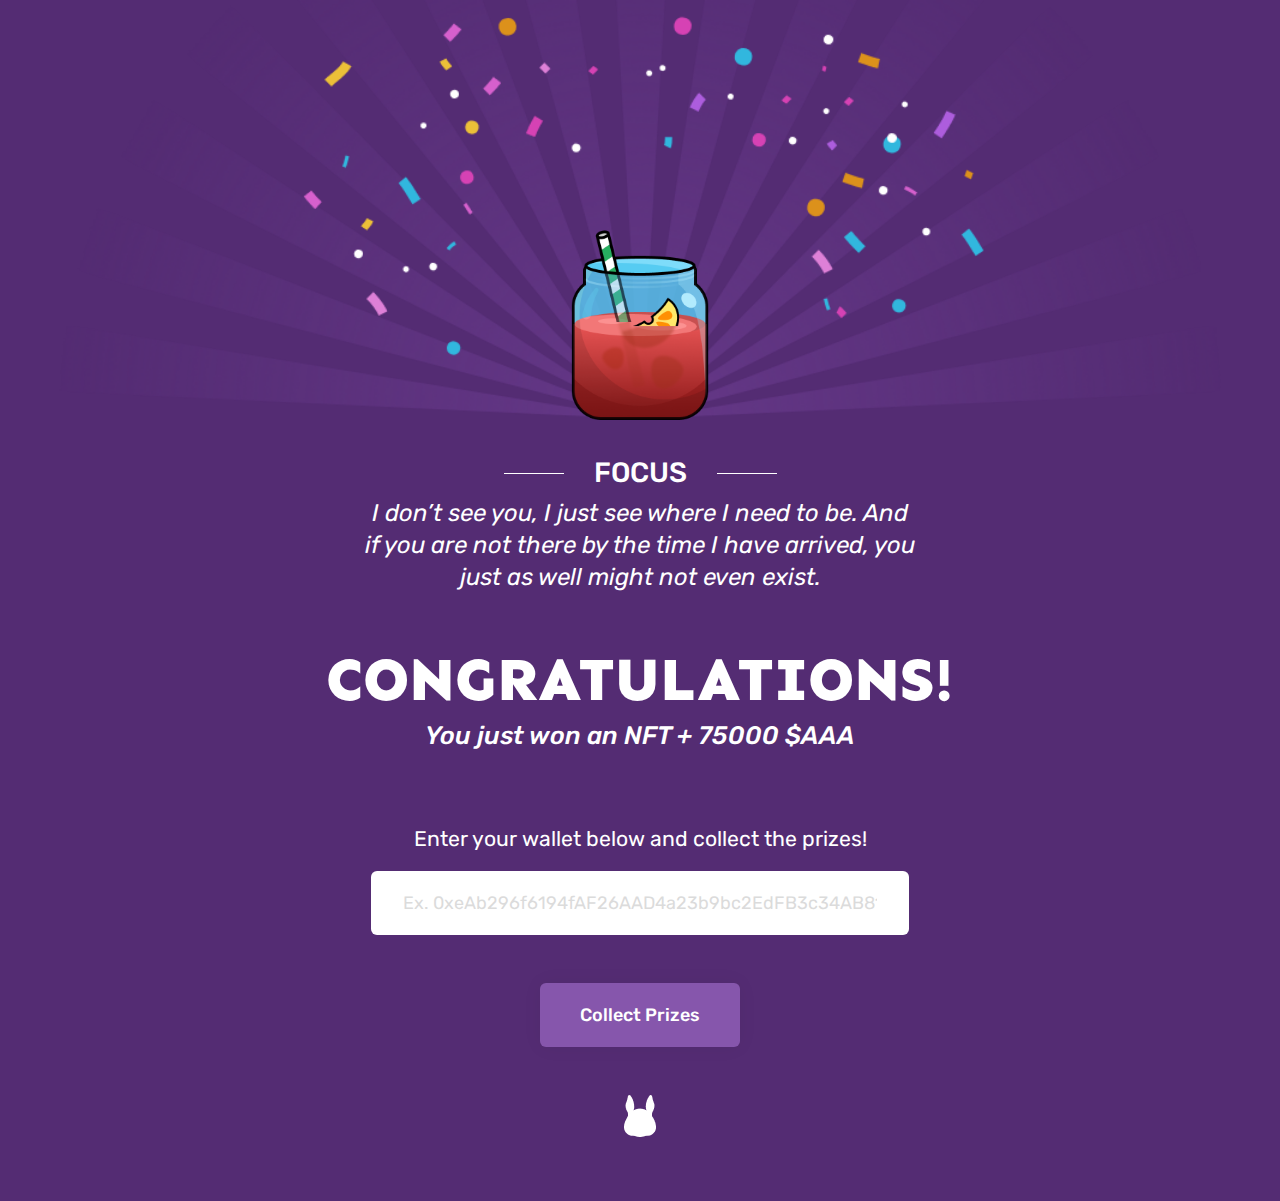
==== index.html @ 6e360fe4 "main" ====
<!DOCTYPE html>
<html lang="en">
<head>
    <meta charset="UTF-8">
    <meta http-equiv="X-UA-Compatible" content="IE=edge">
    <meta name="viewport" content="width=device-width, initial-scale=1.0">
    <link rel="stylesheet" href="./assets/style.css">
    <title>Congratulations</title>
</head>
<body class="bg-purple">
    <main class="">
        <section class="congratulations__section">
            <div class="congratulations">
                <div class="congratulations__top-photo">
                    <img class="congratulations__photo" src="./assets/image.png" alt="">
                    <div class="congratulations__prize">
                        <img class="congratulations__prize-photo" src="./assets/cocktail-glass-red.png" alt="">
                    </div>
                </div>
                <div class="congratulations__content">
                    <div class="congratulations__underphoto-wrapper">
                        <div class="congratulations__underphoto">
                            <h3 class="congratulations__underphoto-subtitle">
                                FOCUS
                            </h3>
                            <p class="congratulations__underphoto-paragraph">
                                I don’t see you, I just see where I need to be. And if you are not there by the time I have arrived, you just as well might not even exist.
                            </p>
                        </div>
                    </div>
                    <div class="congratulations__inner">
                        <h1 class="congratulations__title">
                            Congratulations!
                        </h1>
                        <h2 class="congratulations__subtitle">
                            You just won an NFT + 75000 $AAA
                        </h2>
    
                        <form class="congratulations__form">
                            <h3 class="congratulations__form-title">
                                Enter your wallet below and collect the prizes!
                            </h3>
                            <div class="congratulations__input-wrap">
                                <input class="congratulations__input" type="text" name="wallet" placeholder="Ex. 0xeAb296f6194fAF26AAD4a23b9bc2EdFB3c34AB81"id="" >
                            </div>
                            <div class="congratulations__input-submit-wrap">
                                <input class="congratulations__input-submit" type="submit" value="Collect Prizes">
                            </div>
                            
                        </form>
                    </div>

                </div>
                
            </div>
        </section>
        
    </main>
    <footer>
        <div class="footer">
            <img src="./assets/logomark.png" alt="">
        </div>
    </footer>
</body>
</html>
---- assets/style.css ----
@import url('https://fonts.googleapis.com/css2?family=Sen:wght@800&display=swap');
@import url('https://fonts.googleapis.com/css2?family=Rubik:ital,wght@0,400;0,500;1,400;1,500&display=swap');


body{
    display: flex;
    flex-direction:column;
    min-height: 100vh;
}
main{
    flex: 1 0 auto;
}
footer{
    flex: 0 0 auto;
}
*{
    margin: 0;
    padding: 0;
}
div:empty,h1:empty,h2:empty,h3:empty,h4:empty,h5:empty,p:empty{
    display: none;
}
.bg-purple{
    background-color: #542C73;
    color: #fff;
}
.congratulations__top-photo{
    display: flex;
    align-items: flex-end;
    justify-content: center;
    width: 1200px;
    max-width:100%;
    margin: 0 auto;
    margin-bottom: 37px;;
    min-height: 420px;
    position: relative;
}
.congratulations__photo{
    position:absolute;
    z-index: -1;
    top: 0;left: 0;
    width: 100%;
    height:100%;
    background-size: 1200px auto;
    object-fit: cover;
}
.congratulations__title{
    font-family: Sen;
    font-style: normal;
    font-weight: 800;
    font-size: calc(56px + 8 * (100vw / 1960));
    line-height: 72px;
    text-transform: uppercase;
}
.congratulations__subtitle{
    margin-top:4px;
    font-family: Rubik;
    font-style: italic;
    font-weight: 500;
    font-size: calc(20px + 8 * (100vw / 1960));
    line-height: 32px;
}
.congratulations__inner{
    margin-top:50px;
    text-align: center;
    box-sizing: border-box;
}

.congratulations__input{
    -webkit-appearance: none;
    -moz-appearance:none;
    appearance: none;
    border: none;
    font-family: Rubik;
    font-style: normal;
    font-weight: normal;
    font-size: 18px;
    line-height: 32px;
    max-width: 100%;
    width: 538px;
    box-sizing: border-box;
    padding: 16px 32px;
    border-radius: 6px;
    outline: none;
}
.congratulations__input::placeholder{
    font-family: Rubik;
    font-style: normal;
    font-weight: normal;
    font-size: 18px;
    line-height: 32px;
    text-align: center;
    color: #A6A6A6;
    opacity: 0.4;
}
.congratulations__form-title{
    font-family: Rubik;
    font-style: normal;
    font-weight: normal;
    font-size: calc(16px + 8 * (100vw / 1960));;
    line-height: 32px;
}
.congratulations__form, .congratulations__content{
    margin-top:72px;
}
.congratulations__content{
    width: 800px;
    max-width:100%;
    margin: 0 auto;
    padding: 0 20px;
    box-sizing: border-box;
}
.congratulations__input-wrap{
    margin-top:16px;
}
.congratulations__btn-wrap{
    margin-top: 32px;
}
.congratulations__input-submit-wrap{
    margin-top:48px;
}
.congratulations__input-submit,.congratulations__btn{
    -webkit-appearance: none;
    -moz-appearance:none;
    appearance: none;
    border:none;
    background: #8656AC;
    box-shadow: 0px 0px 20px rgba(0, 0, 0, 0.05);
    border-radius: 6px;
    padding: 16px 40px;
    font-family: Rubik;
    font-style: normal;
    color: #fff;
    font-weight: 500;
    font-size: 18px;
    line-height: 32px;
    cursor: pointer;
    text-decoration: none;
    display: inline-block;
}
.congratulations__input-submit:hover , .congratulations__btn:hover{
    background: #a63aff;
}
.congratulations__prize{
    display: flex;
    justify-content:center;
    margin-bottom: -37px;
}
.congratulations__prize{
    position: relative;
    width: 256px;
    height: 256px;
}
.congratulations__prize-photo{
    position: absolute;
    width: 100%; height: 100%;
    object-fit: contain;
}
.congratulations__underphoto{
    width: 550px;
    max-width:100%;
    margin: 0 auto;
    text-align: center;
    box-sizing: border-box;
}
.congratulations__underphoto-subtitle{
    position: relative;
    font-family: Rubik;
    font-style: normal;
    font-weight: 500;
    font-size: 28px;
    line-height: 32px;
    white-space: nowrap;
}
.congratulations__underphoto-subtitle:before, .congratulations__underphoto-subtitle:after{
    content: "";
    width: 60px;
    border-bottom: 1px solid #fff;
    display:inline-block;
    transform: translateY(-8px);
}
.congratulations__underphoto-subtitle:before{
    margin-right: 24px;
}
.congratulations__underphoto-subtitle:after{
    margin-left:24px;
}
.congratulations__underphoto-paragraph{
    font-family: Rubik;
    font-style: italic;
    font-weight: normal;
    font-size: 24px;
    line-height: 32px;
    margin-top:8px;
}
.footer{
    display:flex;
    justify-content:center;
    padding-bottom: 64px;
    padding-top:48px;
}

@media screen and (max-width: 786px) {
    .congratulations__title{
        font-size:calc(47px + 8 * (100vw / 1960));
    }
    .congratulations__subtitle{
        font-size:calc(18px + 8 * (100vw / 1960));
    }
    .congratulations__top-photo{
        /* min-height: 300px; */
    }
}

@media screen and (max-width: 550px) {
    .congratulations__title{
        font-size:calc(32px + 8 * (100vw / 1960));
    }
}
@media screen and (max-width: 400px) {
    .congratulations__title{
        font-size:26px;
    }
}
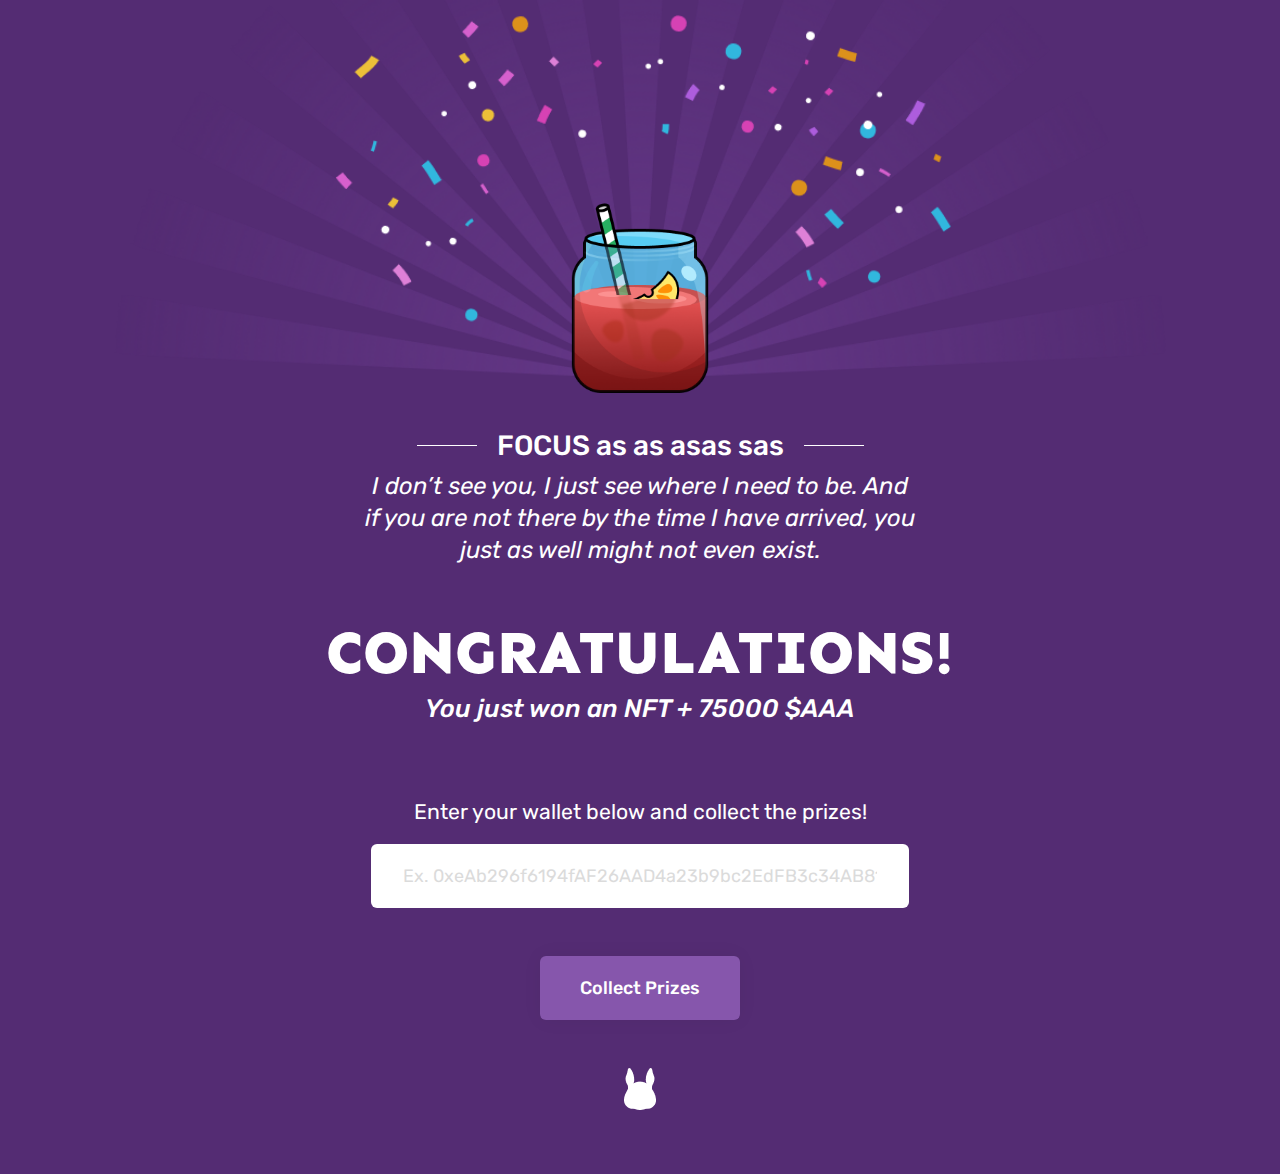
==== commit 2cb2ebe2: "title corrected" ====
--- a/index.html
+++ b/index.html
@@ -20,9 +20,18 @@
                 <div class="congratulations__content">
                     <div class="congratulations__underphoto-wrapper">
                         <div class="congratulations__underphoto">
-                            <h3 class="congratulations__underphoto-subtitle">
-                                FOCUS
-                            </h3>
+                            <div class="congratulations__underphoto-subtitle-wrapper">
+                                <span class="title-border">
+
+                                </span>
+                                <h3 class="congratulations__underphoto-subtitle">
+                                    FOCUS as as asas  sas
+                                </h3>
+                                <span class="title-border">
+                                    
+                                </span>
+                            </div>
+                            
                             <p class="congratulations__underphoto-paragraph">
                                 I don’t see you, I just see where I need to be. And if you are not there by the time I have arrived, you just as well might not even exist.
                             </p>
--- a/assets/style.css
+++ b/assets/style.css
@@ -31,8 +31,8 @@
     width: 1200px;
     max-width:100%;
     margin: 0 auto;
-    margin-bottom: 37px;;
-    min-height: 420px;
+    margin-bottom: 50px;
+    min-height: 380px;
     position: relative;
 }
 .congratulations__photo{
@@ -144,7 +144,7 @@
 .congratulations__prize{
     display: flex;
     justify-content:center;
-    margin-bottom: -37px;
+    margin-bottom: -50px;
 }
 .congratulations__prize{
     position: relative;
@@ -155,6 +155,9 @@
     position: absolute;
     width: 100%; height: 100%;
     object-fit: contain;
+}
+.congratulations__prize-photo.empty{
+    filter: grayscale(100%);
 }
 .congratulations__underphoto{
     width: 550px;
@@ -170,14 +173,19 @@
     font-weight: 500;
     font-size: 28px;
     line-height: 32px;
-    white-space: nowrap;
-}
-.congratulations__underphoto-subtitle:before, .congratulations__underphoto-subtitle:after{
-    content: "";
-    width: 60px;
+    display:inline-block;
+}
+.title-border{
+    width: 60px; 
     border-bottom: 1px solid #fff;
     display:inline-block;
-    transform: translateY(-8px);
+    transform:translateY(-50%);
+}
+.congratulations__underphoto-subtitle-wrapper{
+    width: 100%;
+    display:flex;
+    justify-content:center;
+    column-gap: 20px;
 }
 .congratulations__underphoto-subtitle:before{
     margin-right: 24px;
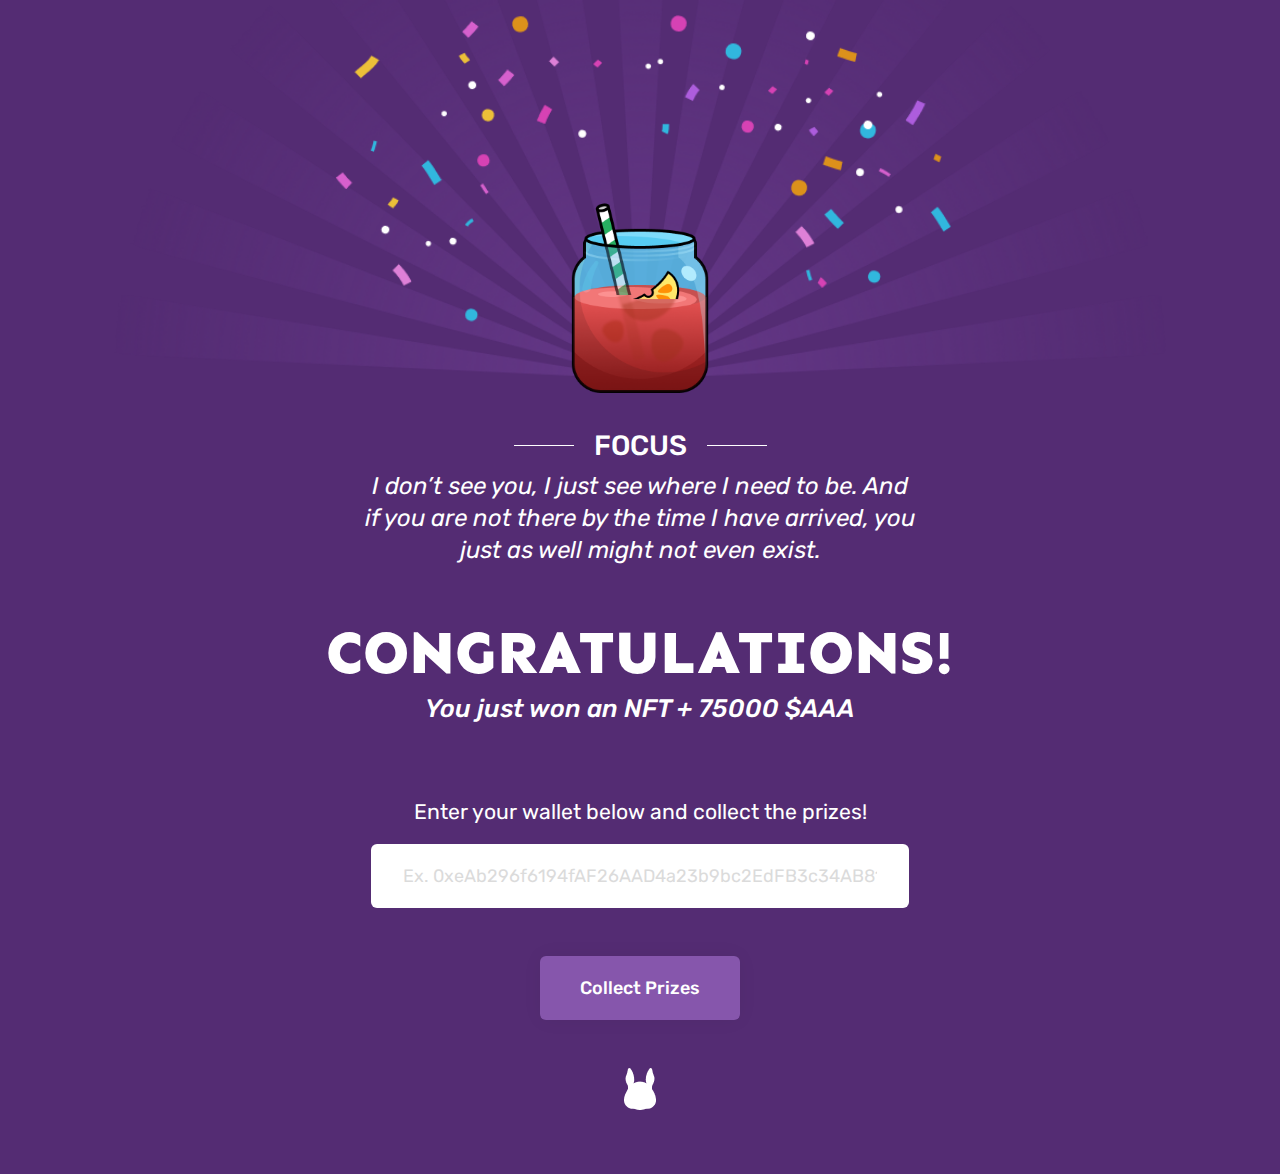
==== commit e403ae01: "corrected all" ====
--- a/index.html
+++ b/index.html
@@ -25,7 +25,7 @@
 
                                 </span>
                                 <h3 class="congratulations__underphoto-subtitle">
-                                    FOCUS as as asas  sas
+                                    FOCUS
                                 </h3>
                                 <span class="title-border">
                                     
